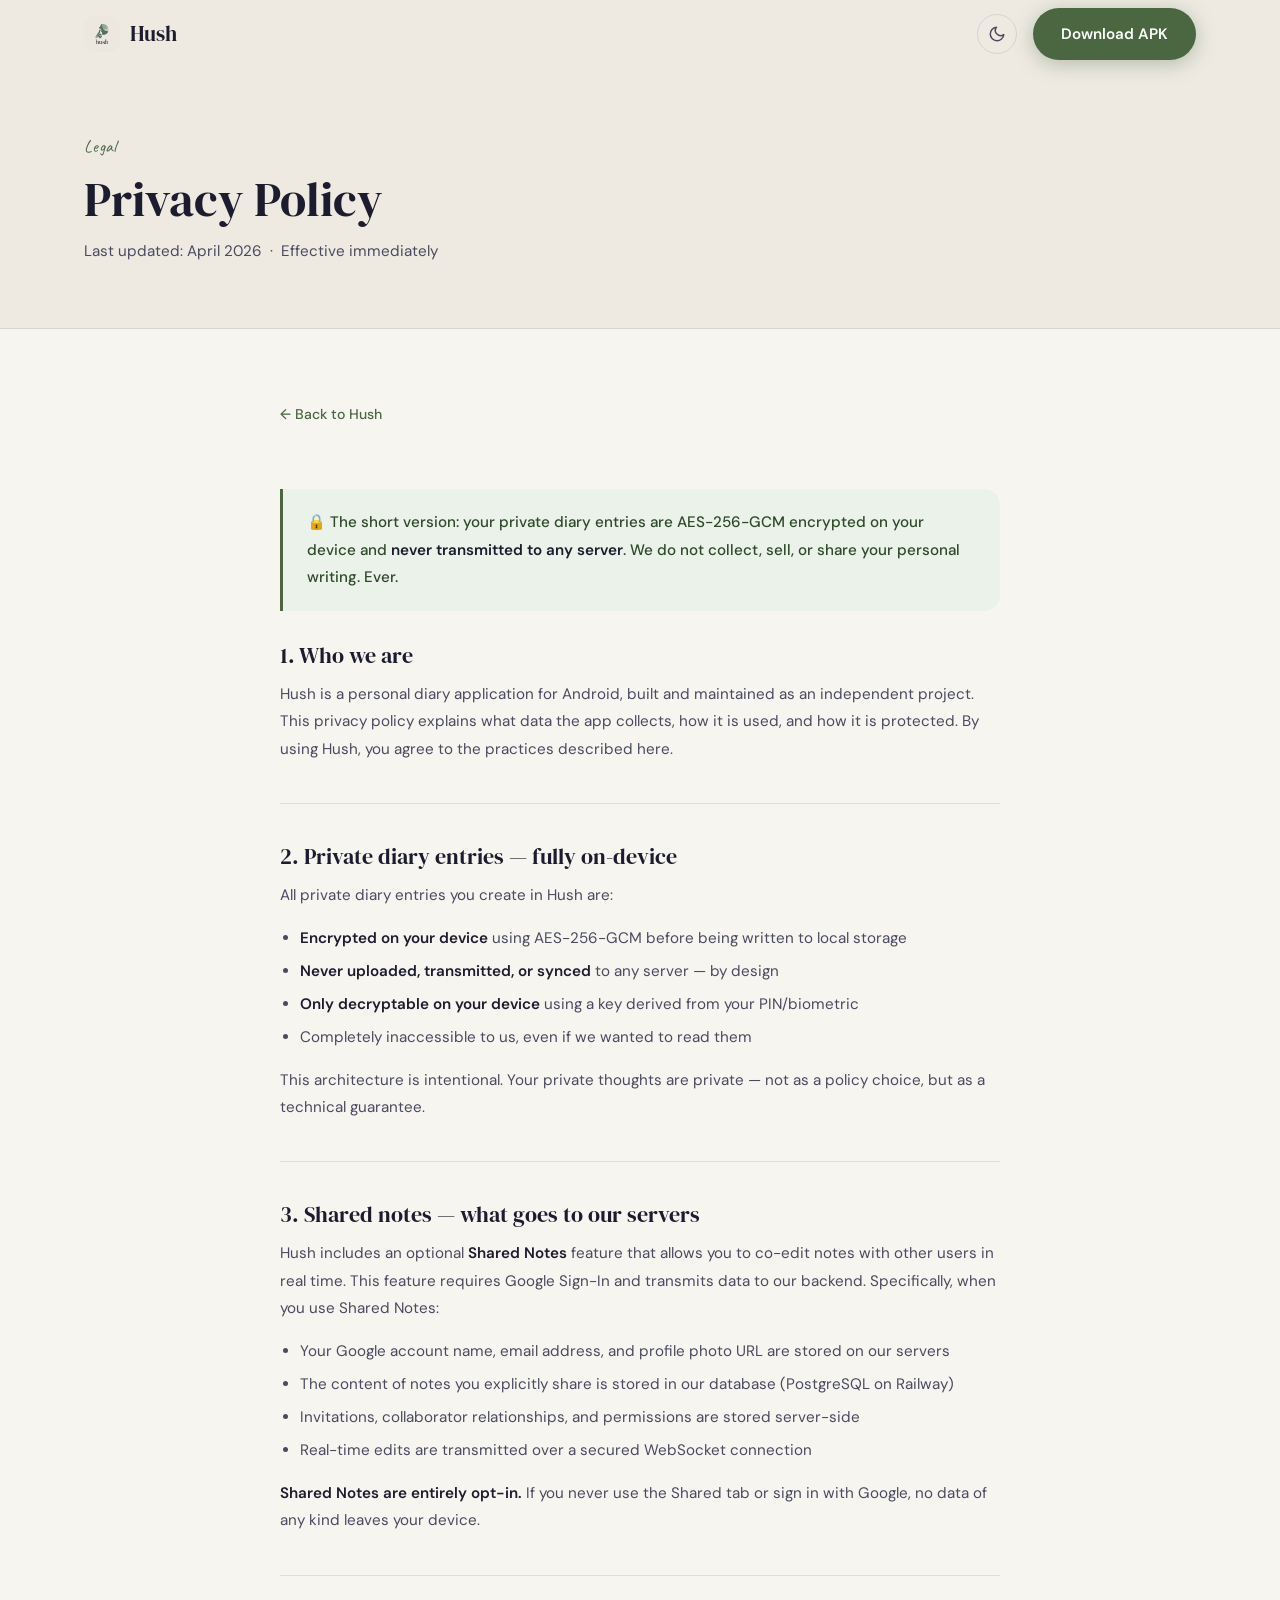
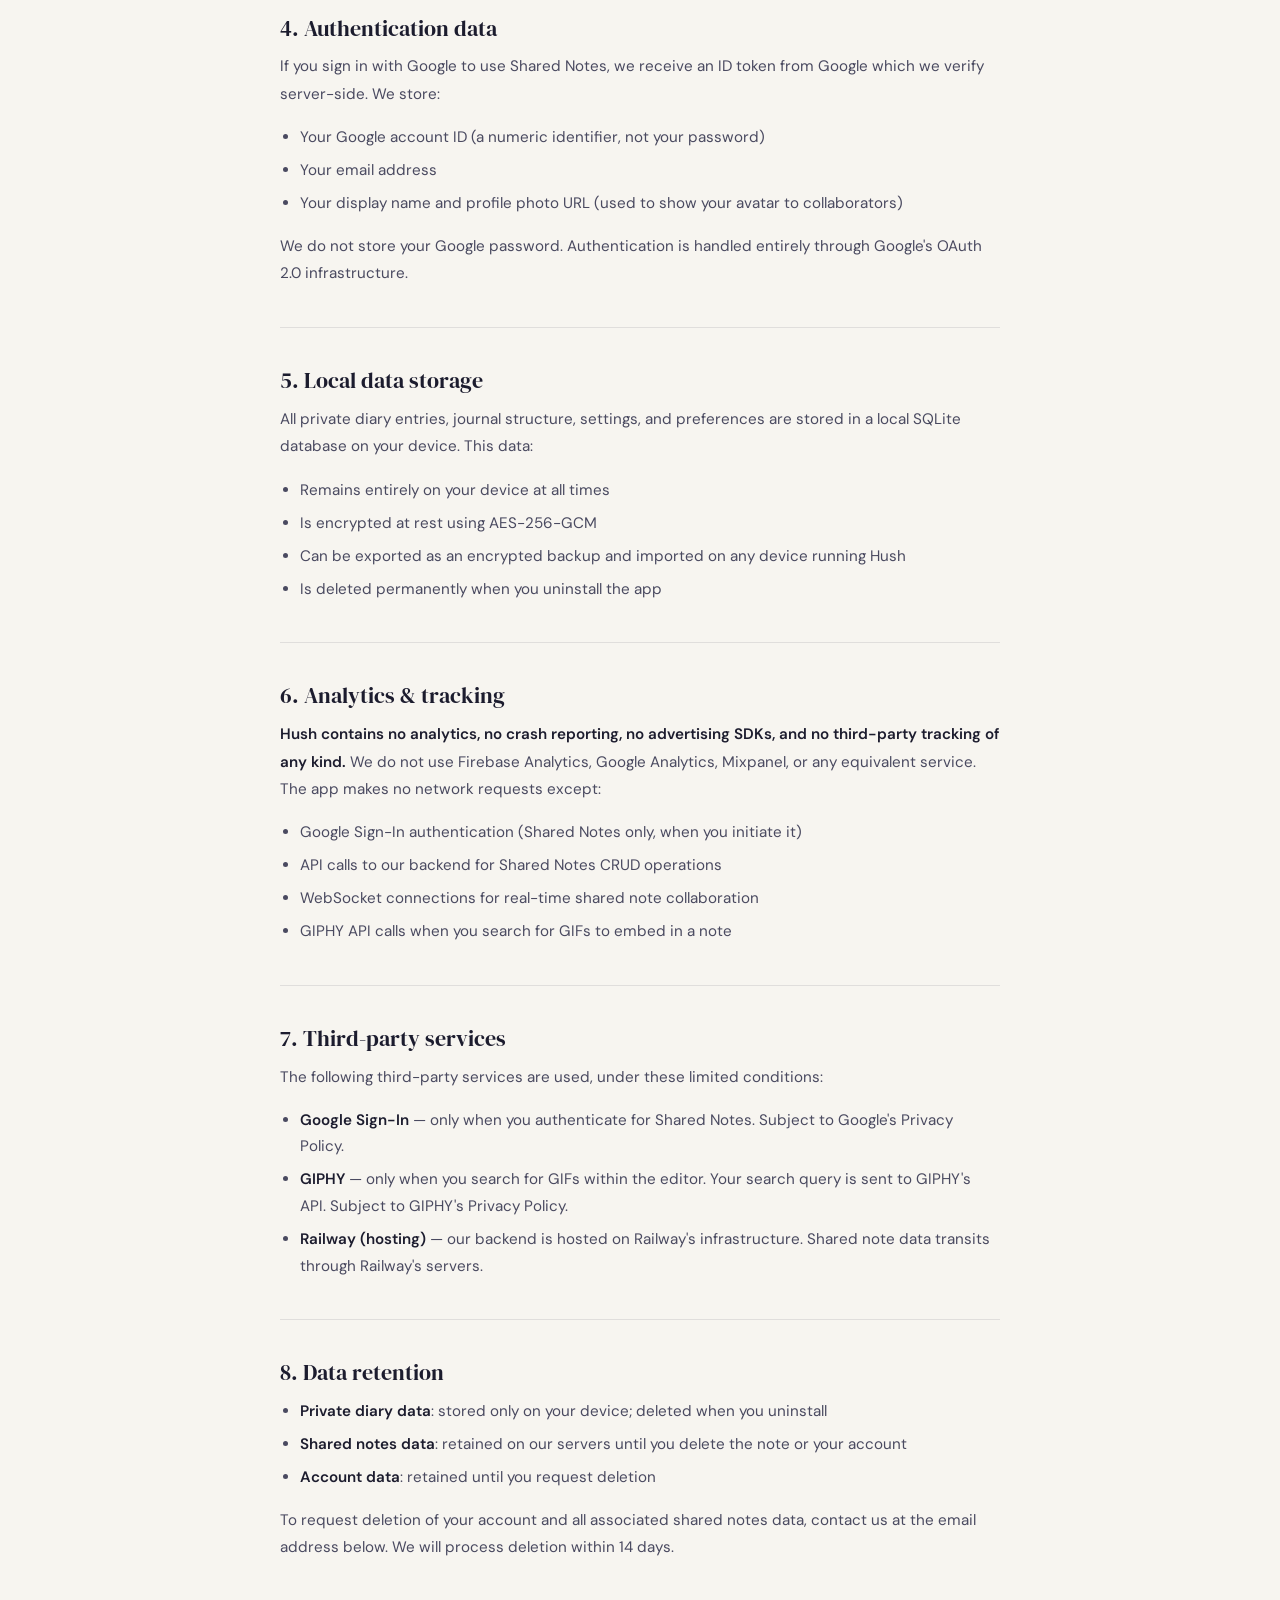
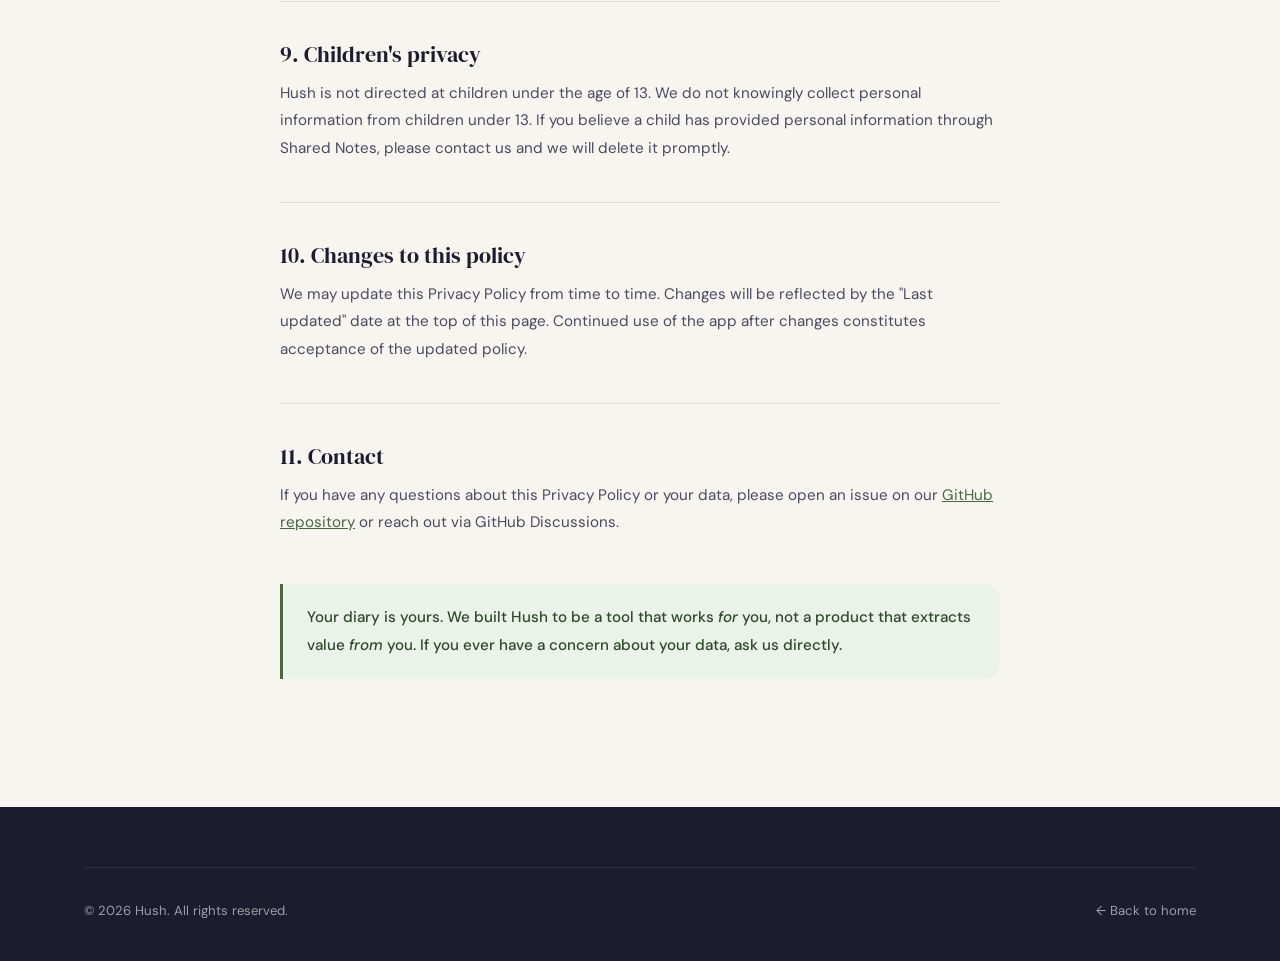
==== privacy.html @ 2250b453 "first push" ====
<!DOCTYPE html>
<html lang="en" data-theme="light">
<head>
  <meta charset="UTF-8" />
  <meta name="viewport" content="width=device-width, initial-scale=1.0" />
  <title>Privacy Policy — Hush</title>
  <meta name="description" content="Hush privacy policy. Your diary data is encrypted on-device and never shared." />
  <link rel="icon" type="image/jpeg" href="assets/logo.jpg" />
  <link rel="stylesheet" href="css/style.css" />
  <style>
    .privacy-hero {
      padding: calc(var(--nav-h) + 64px) 0 64px;
      background: var(--cream-2);
      border-bottom: 1px solid var(--border);
    }
    .privacy-hero h1 {
      font-size: clamp(2rem, 4vw, 3rem);
      color: var(--ink);
      margin-bottom: 0.75rem;
    }
    .privacy-hero p {
      color: var(--ink-2);
      font-size: 0.95rem;
    }
    .privacy-body {
      padding: 72px 0 96px;
    }
    .privacy-content {
      max-width: 720px;
      margin: 0 auto;
    }
    .privacy-content h2 {
      font-family: var(--font-serif);
      font-size: 1.4rem;
      color: var(--ink);
      margin: 2.5rem 0 0.75rem;
      padding-top: 2.5rem;
      border-top: 1px solid var(--border);
    }
    .privacy-content h2:first-of-type {
      border-top: none;
      padding-top: 0;
      margin-top: 0;
    }
    .privacy-content p {
      font-size: 0.95rem;
      color: var(--ink-2);
      line-height: 1.8;
      margin-bottom: 1rem;
    }
    .privacy-content ul {
      margin: 0.5rem 0 1rem 1.25rem;
    }
    .privacy-content ul li {
      font-size: 0.95rem;
      color: var(--ink-2);
      line-height: 1.75;
      margin-bottom: 0.4rem;
    }
    .privacy-content strong {
      color: var(--ink);
      font-weight: 600;
    }
    .privacy-highlight {
      background: var(--sage-pale);
      border-left: 3px solid var(--sage);
      border-radius: 0 var(--radius) var(--radius) 0;
      padding: 20px 24px;
      margin: 2rem 0;
    }
    .privacy-highlight p {
      margin: 0;
      color: var(--sage-dark);
      font-weight: 500;
    }
    [data-theme="dark"] .privacy-highlight p {
      color: var(--sage-2);
    }
    .back-link {
      display: inline-flex;
      align-items: center;
      gap: 6px;
      font-size: 0.88rem;
      font-weight: 500;
      color: var(--sage);
      margin-bottom: 2rem;
      transition: gap 0.2s;
    }
    .back-link:hover { gap: 10px; }
  </style>
</head>
<body>

<!-- NAVBAR -->
<nav class="nav scrolled" role="navigation">
  <div class="container nav__inner">
    <a href="index.html" class="nav__logo">
      <img src="assets/logo.jpg" alt="Hush logo" class="nav__logo-img" />
      Hush
    </a>
    <div class="nav__right">
      <button class="theme-toggle" id="theme-toggle" aria-label="Toggle dark mode">
        <svg class="icon-moon" xmlns="http://www.w3.org/2000/svg" width="18" height="18" fill="none" viewBox="0 0 24 24" stroke="currentColor" stroke-width="2"><path stroke-linecap="round" stroke-linejoin="round" d="M21 12.79A9 9 0 1111.21 3 7 7 0 0021 12.79z"/></svg>
        <svg class="icon-sun" xmlns="http://www.w3.org/2000/svg" width="18" height="18" fill="none" viewBox="0 0 24 24" stroke="currentColor" stroke-width="2"><circle cx="12" cy="12" r="5"/><path stroke-linecap="round" d="M12 1v2M12 21v2M4.22 4.22l1.42 1.42M18.36 18.36l1.42 1.42M1 12h2M21 12h2M4.22 19.78l1.42-1.42M18.36 5.64l1.42-1.42"/></svg>
      </button>
      <a href="index.html#download" class="btn btn--primary">Download APK</a>
    </div>
  </div>
</nav>

<!-- HERO -->
<div class="privacy-hero">
  <div class="container">
    <span class="eyebrow">Legal</span>
    <h1>Privacy Policy</h1>
    <p>Last updated: April 2026 &nbsp;·&nbsp; Effective immediately</p>
  </div>
</div>

<!-- BODY -->
<div class="privacy-body">
  <div class="container">
    <div class="privacy-content">

      <a href="index.html" class="back-link">
        ← Back to Hush
      </a>

      <div class="privacy-highlight">
        <p>
          🔒 The short version: your private diary entries are AES-256-GCM encrypted on your device
          and <strong>never transmitted to any server</strong>. We do not collect, sell, or share your personal writing.
          Ever.
        </p>
      </div>

      <h2>1. Who we are</h2>
      <p>
        Hush is a personal diary application for Android, built and maintained as an independent project.
        This privacy policy explains what data the app collects, how it is used, and how it is protected.
        By using Hush, you agree to the practices described here.
      </p>

      <h2>2. Private diary entries — fully on-device</h2>
      <p>
        All private diary entries you create in Hush are:
      </p>
      <ul>
        <li><strong>Encrypted on your device</strong> using AES-256-GCM before being written to local storage</li>
        <li><strong>Never uploaded, transmitted, or synced</strong> to any server — by design</li>
        <li><strong>Only decryptable on your device</strong> using a key derived from your PIN/biometric</li>
        <li>Completely inaccessible to us, even if we wanted to read them</li>
      </ul>
      <p>
        This architecture is intentional. Your private thoughts are private — not as a policy choice,
        but as a technical guarantee.
      </p>

      <h2>3. Shared notes — what goes to our servers</h2>
      <p>
        Hush includes an optional <strong>Shared Notes</strong> feature that allows you to co-edit notes
        with other users in real time. This feature requires Google Sign-In and transmits data to our backend.
        Specifically, when you use Shared Notes:
      </p>
      <ul>
        <li>Your Google account name, email address, and profile photo URL are stored on our servers</li>
        <li>The content of notes you explicitly share is stored in our database (PostgreSQL on Railway)</li>
        <li>Invitations, collaborator relationships, and permissions are stored server-side</li>
        <li>Real-time edits are transmitted over a secured WebSocket connection</li>
      </ul>
      <p>
        <strong>Shared Notes are entirely opt-in.</strong> If you never use the Shared tab or sign in with Google,
        no data of any kind leaves your device.
      </p>

      <h2>4. Authentication data</h2>
      <p>
        If you sign in with Google to use Shared Notes, we receive an ID token from Google which we
        verify server-side. We store:
      </p>
      <ul>
        <li>Your Google account ID (a numeric identifier, not your password)</li>
        <li>Your email address</li>
        <li>Your display name and profile photo URL (used to show your avatar to collaborators)</li>
      </ul>
      <p>
        We do not store your Google password. Authentication is handled entirely through Google's
        OAuth 2.0 infrastructure.
      </p>

      <h2>5. Local data storage</h2>
      <p>
        All private diary entries, journal structure, settings, and preferences are stored in a
        local SQLite database on your device. This data:
      </p>
      <ul>
        <li>Remains entirely on your device at all times</li>
        <li>Is encrypted at rest using AES-256-GCM</li>
        <li>Can be exported as an encrypted backup and imported on any device running Hush</li>
        <li>Is deleted permanently when you uninstall the app</li>
      </ul>

      <h2>6. Analytics &amp; tracking</h2>
      <p>
        <strong>Hush contains no analytics, no crash reporting, no advertising SDKs, and no third-party
        tracking of any kind.</strong> We do not use Firebase Analytics, Google Analytics, Mixpanel,
        or any equivalent service. The app makes no network requests except:
      </p>
      <ul>
        <li>Google Sign-In authentication (Shared Notes only, when you initiate it)</li>
        <li>API calls to our backend for Shared Notes CRUD operations</li>
        <li>WebSocket connections for real-time shared note collaboration</li>
        <li>GIPHY API calls when you search for GIFs to embed in a note</li>
      </ul>

      <h2>7. Third-party services</h2>
      <p>The following third-party services are used, under these limited conditions:</p>
      <ul>
        <li><strong>Google Sign-In</strong> — only when you authenticate for Shared Notes. Subject to Google's Privacy Policy.</li>
        <li><strong>GIPHY</strong> — only when you search for GIFs within the editor. Your search query is sent to GIPHY's API. Subject to GIPHY's Privacy Policy.</li>
        <li><strong>Railway (hosting)</strong> — our backend is hosted on Railway's infrastructure. Shared note data transits through Railway's servers.</li>
      </ul>

      <h2>8. Data retention</h2>
      <ul>
        <li><strong>Private diary data</strong>: stored only on your device; deleted when you uninstall</li>
        <li><strong>Shared notes data</strong>: retained on our servers until you delete the note or your account</li>
        <li><strong>Account data</strong>: retained until you request deletion</li>
      </ul>
      <p>
        To request deletion of your account and all associated shared notes data, contact us at
        the email address below. We will process deletion within 14 days.
      </p>

      <h2>9. Children's privacy</h2>
      <p>
        Hush is not directed at children under the age of 13. We do not knowingly collect personal
        information from children under 13. If you believe a child has provided personal information
        through Shared Notes, please contact us and we will delete it promptly.
      </p>

      <h2>10. Changes to this policy</h2>
      <p>
        We may update this Privacy Policy from time to time. Changes will be reflected by the
        "Last updated" date at the top of this page. Continued use of the app after changes
        constitutes acceptance of the updated policy.
      </p>

      <h2>11. Contact</h2>
      <p>
        If you have any questions about this Privacy Policy or your data, please open an issue on our
        <a href="https://github.com/jjohnsamuel21/hush-personal-diary" target="_blank" rel="noopener"
          style="color:var(--sage); text-decoration:underline;">GitHub repository</a>
        or reach out via GitHub Discussions.
      </p>

      <div class="privacy-highlight" style="margin-top:3rem;">
        <p>
          Your diary is yours. We built Hush to be a tool that works <em>for</em> you, not a product
          that extracts value <em>from</em> you. If you ever have a concern about your data, ask us directly.
        </p>
      </div>

    </div>
  </div>
</div>

<!-- FOOTER -->
<footer class="footer" role="contentinfo">
  <div class="container">
    <div class="footer__bottom" style="border-top: 1px solid rgba(255,255,255,0.08); padding-top: 32px;">
      <p class="footer__copy">© 2026 Hush. All rights reserved.</p>
      <p class="footer__note">
        <a href="index.html" style="color:rgba(247,245,240,0.6); transition:color 0.2s;"
           onmouseover="this.style.color='rgba(247,245,240,0.9)'"
           onmouseout="this.style.color='rgba(247,245,240,0.6)'">← Back to home</a>
      </p>
    </div>
  </div>
</footer>

<script src="js/main.js"></script>
</body>
</html>
---- css/style.css ----
/* ============================================================
   HUSH — Website Stylesheet
   Design: editorial, calm, papery. Sage green + warm cream.
   ============================================================ */

/* ── Google Fonts ──────────────────────────────────────────── */
@import url('https://fonts.googleapis.com/css2?family=DM+Serif+Display:ital@0;1&family=DM+Sans:wght@300;400;500;600&family=Caveat:wght@500&display=swap');

/* ── Design Tokens ─────────────────────────────────────────── */
:root {
  --cream:       #F7F5F0;
  --cream-2:     #EEEAE2;
  --cream-3:     #E4DFD5;
  --ink:         #1C1C2E;
  --ink-2:       #4A4A60;
  --ink-3:       #7A7A90;
  --sage:        #4A6741;
  --sage-2:      #6B9467;
  --sage-pale:   #EBF2EA;
  --sage-dark:   #2E4A2A;
  --gold:        #C9A557;
  --gold-pale:   #FDF6E3;
  --card:        #FFFFFF;
  --border:      rgba(28,28,46,0.10);
  --shadow-sm:   0 2px 12px rgba(28,28,46,0.07);
  --shadow-md:   0 8px 32px rgba(28,28,46,0.10);
  --shadow-lg:   0 24px 64px rgba(28,28,46,0.14);
  --radius:      16px;
  --radius-lg:   24px;
  --nav-h:       68px;
  --font-serif:  'DM Serif Display', Georgia, serif;
  --font-sans:   'DM Sans', system-ui, sans-serif;
  --font-hand:   'Caveat', cursive;
  --ease:        cubic-bezier(0.22, 1, 0.36, 1);
}

[data-theme="dark"] {
  --cream:       #0E0E1A;
  --cream-2:     #17172A;
  --cream-3:     #20203A;
  --ink:         #F0EDE6;
  --ink-2:       #B0ADBA;
  --ink-3:       #706D80;
  --sage:        #7DB87A;
  --sage-2:      #9DCF9A;
  --sage-pale:   #182018;
  --sage-dark:   #9DCF9A;
  --gold:        #D4B06A;
  --gold-pale:   #1E1A10;
  --card:        #17172A;
  --border:      rgba(240,237,230,0.08);
  --shadow-sm:   0 2px 12px rgba(0,0,0,0.3);
  --shadow-md:   0 8px 32px rgba(0,0,0,0.4);
  --shadow-lg:   0 24px 64px rgba(0,0,0,0.5);
}

/* ── Reset & Base ──────────────────────────────────────────── */
*, *::before, *::after { box-sizing: border-box; margin: 0; padding: 0; }

html {
  scroll-behavior: smooth;
  font-size: 16px;
}

body {
  font-family: var(--font-sans);
  background: var(--cream);
  color: var(--ink);
  line-height: 1.6;
  transition: background 0.3s var(--ease), color 0.3s var(--ease);
  overflow-x: hidden;
}

img { display: block; max-width: 100%; }
a { color: inherit; text-decoration: none; }
button { cursor: pointer; border: none; background: none; font-family: inherit; }

/* ── Typography ────────────────────────────────────────────── */
h1, h2, h3 { font-family: var(--font-serif); font-weight: 400; line-height: 1.15; }

.eyebrow {
  font-family: var(--font-hand);
  font-size: 1.1rem;
  color: var(--sage);
  letter-spacing: 0.02em;
  display: block;
  margin-bottom: 0.75rem;
}

/* ── Layout ────────────────────────────────────────────────── */
.container {
  max-width: 1160px;
  margin: 0 auto;
  padding: 0 24px;
}

section { padding: 96px 0; }
section.section--sm { padding: 64px 0; }
section.section--lg { padding: 128px 0; }

/* ── Buttons ───────────────────────────────────────────────── */
.btn {
  display: inline-flex;
  align-items: center;
  gap: 8px;
  padding: 14px 28px;
  border-radius: 50px;
  font-family: var(--font-sans);
  font-size: 0.95rem;
  font-weight: 600;
  transition: all 0.2s var(--ease);
  white-space: nowrap;
}

.btn--primary {
  background: var(--sage);
  color: #fff;
  box-shadow: 0 4px 20px rgba(74,103,65,0.35);
}
.btn--primary:hover {
  background: var(--sage-dark);
  transform: translateY(-2px);
  box-shadow: 0 8px 28px rgba(74,103,65,0.4);
}

.btn--ghost {
  background: transparent;
  color: var(--ink);
  border: 1.5px solid var(--border);
}
.btn--ghost:hover {
  background: var(--cream-2);
  border-color: var(--ink-3);
}

.btn--large { padding: 18px 40px; font-size: 1.05rem; }

.btn svg { width: 18px; height: 18px; flex-shrink: 0; }

/* ── Navbar ────────────────────────────────────────────────── */
.nav {
  position: fixed;
  top: 0; left: 0; right: 0;
  z-index: 100;
  height: var(--nav-h);
  display: flex;
  align-items: center;
  transition: background 0.3s var(--ease), box-shadow 0.3s var(--ease), backdrop-filter 0.3s;
}

.nav.scrolled {
  background: rgba(247,245,240,0.88);
  backdrop-filter: blur(16px);
  -webkit-backdrop-filter: blur(16px);
  box-shadow: 0 1px 0 var(--border);
}

[data-theme="dark"] .nav.scrolled {
  background: rgba(14,14,26,0.88);
}

.nav__inner {
  display: flex;
  align-items: center;
  justify-content: space-between;
  width: 100%;
}

.nav__logo {
  display: flex;
  align-items: center;
  gap: 10px;
  font-family: var(--font-serif);
  font-size: 1.3rem;
  color: var(--ink);
}

.nav__logo-img {
  width: 36px;
  height: 36px;
  border-radius: 10px;
  object-fit: cover;
}

.nav__links {
  display: flex;
  align-items: center;
  gap: 36px;
  list-style: none;
}

.nav__links a {
  font-size: 0.9rem;
  font-weight: 500;
  color: var(--ink-2);
  transition: color 0.2s;
}
.nav__links a:hover { color: var(--sage); }

.nav__right {
  display: flex;
  align-items: center;
  gap: 16px;
}

/* Dark mode toggle */
.theme-toggle {
  width: 40px;
  height: 40px;
  border-radius: 50%;
  display: flex;
  align-items: center;
  justify-content: center;
  color: var(--ink-2);
  transition: background 0.2s, color 0.2s;
  border: 1.5px solid var(--border);
}
.theme-toggle:hover { background: var(--cream-2); color: var(--sage); }
.theme-toggle .icon-sun { display: none; }
.theme-toggle .icon-moon { display: block; }
[data-theme="dark"] .theme-toggle .icon-sun { display: block; }
[data-theme="dark"] .theme-toggle .icon-moon { display: none; }

/* ── Phone Frame ───────────────────────────────────────────── */
.phone {
  position: relative;
  width: 260px;
  background: #1A1A2E;
  border-radius: 46px;
  padding: 14px;
  box-shadow:
    0 0 0 2px rgba(255,255,255,0.10),
    var(--shadow-lg),
    0 60px 120px rgba(0,0,0,0.25);
  flex-shrink: 0;
}

.phone::before {
  content: '';
  position: absolute;
  top: 18px;
  left: 50%;
  transform: translateX(-50%);
  width: 56px;
  height: 5px;
  background: rgba(255,255,255,0.12);
  border-radius: 3px;
}

.phone-screen {
  width: 100%;
  aspect-ratio: 9 / 19.5;
  border-radius: 34px;
  overflow: hidden;
  background: var(--cream);
}

.phone-screen img {
  width: 100%;
  height: 100%;
  object-fit: cover;
  object-position: top;
}

/* Phone size variants */
.phone--sm { width: 200px; }
.phone--lg { width: 300px; }

/* ── Hero ──────────────────────────────────────────────────── */
.hero {
  min-height: 100vh;
  display: flex;
  align-items: center;
  padding-top: var(--nav-h);
  background: var(--cream);
  position: relative;
  overflow: hidden;
}

/* Subtle paper grain overlay */
.hero::before {
  content: '';
  position: absolute;
  inset: 0;
  background-image: url("data:image/svg+xml,%3Csvg xmlns='http://www.w3.org/2000/svg' width='300' height='300'%3E%3Cfilter id='n'%3E%3CfeTurbulence type='fractalNoise' baseFrequency='0.75' numOctaves='4' stitchTiles='stitch'/%3E%3C/filter%3E%3Crect width='300' height='300' filter='url(%23n)' opacity='0.04'/%3E%3C/svg%3E");
  pointer-events: none;
  opacity: 0.5;
}

.hero__blob {
  position: absolute;
  right: -8%;
  top: 10%;
  width: 55vw;
  max-width: 700px;
  aspect-ratio: 1;
  background: radial-gradient(ellipse at center, rgba(74,103,65,0.12) 0%, transparent 70%);
  border-radius: 50%;
  pointer-events: none;
}

.hero__inner {
  display: grid;
  grid-template-columns: 1fr 1fr;
  gap: 64px;
  align-items: center;
  padding-top: 40px;
  padding-bottom: 80px;
  position: relative;
  z-index: 1;
}

.hero__text { max-width: 520px; }

.hero__headline {
  font-size: clamp(2.6rem, 5vw, 4rem);
  color: var(--ink);
  margin-bottom: 1.25rem;
  letter-spacing: -0.02em;
}

.hero__headline em {
  font-style: italic;
  color: var(--sage);
}

.hero__sub {
  font-size: 1.1rem;
  color: var(--ink-2);
  line-height: 1.7;
  margin-bottom: 2rem;
  max-width: 440px;
}

.hero__actions {
  display: flex;
  gap: 12px;
  flex-wrap: wrap;
  margin-bottom: 2rem;
}

.hero__badges {
  display: flex;
  flex-wrap: wrap;
  gap: 10px;
}

.badge {
  display: inline-flex;
  align-items: center;
  gap: 6px;
  padding: 6px 14px;
  border-radius: 50px;
  font-size: 0.8rem;
  font-weight: 500;
  background: var(--sage-pale);
  color: var(--sage-dark);
  border: 1px solid rgba(74,103,65,0.15);
}

[data-theme="dark"] .badge {
  color: var(--sage-2);
  border-color: rgba(125,184,122,0.2);
}

.hero__visual {
  position: relative;
  display: flex;
  justify-content: center;
  align-items: center;
}

.hero__phone-wrap {
  animation: phoneFloat 4s ease-in-out infinite;
  filter: drop-shadow(0 40px 80px rgba(0,0,0,0.2));
}

@keyframes phoneFloat {
  0%, 100% { transform: translateY(0) rotate(-2deg); }
  50%       { transform: translateY(-16px) rotate(-2deg); }
}

/* ── Trust Bar ─────────────────────────────────────────────── */
.trust-bar {
  background: var(--cream-2);
  border-top: 1px solid var(--border);
  border-bottom: 1px solid var(--border);
  padding: 20px 0;
}

.trust-bar__inner {
  display: flex;
  align-items: center;
  justify-content: center;
  gap: 40px;
  flex-wrap: wrap;
}

.trust-item {
  display: flex;
  align-items: center;
  gap: 8px;
  font-size: 0.88rem;
  font-weight: 500;
  color: var(--ink-2);
}

.trust-item svg { color: var(--sage); }

/* ── Pillars ───────────────────────────────────────────────── */
.pillars { background: var(--cream); }

.section-label {
  font-family: var(--font-hand);
  font-size: 1.1rem;
  color: var(--sage);
  margin-bottom: 0.5rem;
}

.section-title {
  font-size: clamp(1.8rem, 3.5vw, 2.6rem);
  color: var(--ink);
  margin-bottom: 1rem;
  letter-spacing: -0.02em;
}

.section-sub {
  font-size: 1rem;
  color: var(--ink-2);
  max-width: 520px;
  line-height: 1.7;
}

.pillars__header { text-align: center; margin-bottom: 56px; }
.pillars__header .section-sub { margin: 0 auto; }

.pillars__grid {
  display: grid;
  grid-template-columns: repeat(4, 1fr);
  gap: 20px;
}

.pillar-card {
  background: var(--card);
  border: 1px solid var(--border);
  border-radius: var(--radius-lg);
  padding: 32px 24px;
  transition: transform 0.3s var(--ease), box-shadow 0.3s var(--ease);
}

.pillar-card:hover {
  transform: translateY(-6px);
  box-shadow: var(--shadow-md);
}

.pillar-card__icon {
  width: 52px;
  height: 52px;
  border-radius: 14px;
  display: flex;
  align-items: center;
  justify-content: center;
  font-size: 1.5rem;
  margin-bottom: 20px;
}

.pillar-card__icon--green  { background: var(--sage-pale); }
.pillar-card__icon--gold   { background: var(--gold-pale); }
.pillar-card__icon--blue   { background: #EEF2FF; }
.pillar-card__icon--rose   { background: #FEF0F0; }

[data-theme="dark"] .pillar-card__icon--blue { background: #1A1A3A; }
[data-theme="dark"] .pillar-card__icon--rose { background: #2A1A1A; }

.pillar-card h3 {
  font-family: var(--font-serif);
  font-size: 1.15rem;
  margin-bottom: 8px;
  color: var(--ink);
}

.pillar-card p {
  font-size: 0.88rem;
  color: var(--ink-2);
  line-height: 1.6;
}

/* ── Feature Rows ──────────────────────────────────────────── */
.feature-row {
  display: grid;
  grid-template-columns: 1fr 1fr;
  gap: 80px;
  align-items: center;
}

.feature-row--reverse { direction: rtl; }
.feature-row--reverse > * { direction: ltr; }

.feature-row__text { max-width: 480px; }
.feature-row__text .section-title { margin-bottom: 1rem; }
.feature-row__text .section-sub { margin-bottom: 1.5rem; }

.feature-list {
  list-style: none;
  display: flex;
  flex-direction: column;
  gap: 10px;
  margin-top: 1.5rem;
}

.feature-list li {
  display: flex;
  align-items: flex-start;
  gap: 10px;
  font-size: 0.93rem;
  color: var(--ink-2);
  line-height: 1.5;
}

.feature-list li::before {
  content: '✓';
  width: 22px;
  height: 22px;
  border-radius: 50%;
  background: var(--sage-pale);
  color: var(--sage);
  font-size: 0.75rem;
  font-weight: 700;
  display: flex;
  align-items: center;
  justify-content: center;
  flex-shrink: 0;
  margin-top: 1px;
}

.feature-row__visual {
  display: flex;
  justify-content: center;
  align-items: center;
  gap: 20px;
  position: relative;
}

/* ── Security Section ──────────────────────────────────────── */
.security {
  background: var(--ink);
  color: var(--cream);
}

.security .section-label { color: var(--gold); }
.security .section-title { color: var(--cream); }
.security .section-sub   { color: rgba(247,245,240,0.7); }
.security .feature-list li { color: rgba(247,245,240,0.75); }
.security .feature-list li::before {
  background: rgba(201,165,87,0.15);
  color: var(--gold);
}

.security-cards {
  display: grid;
  grid-template-columns: repeat(3, 1fr);
  gap: 20px;
  margin-top: 3rem;
}

.security-card {
  background: rgba(255,255,255,0.05);
  border: 1px solid rgba(255,255,255,0.08);
  border-radius: var(--radius);
  padding: 28px 24px;
}

.security-card__icon {
  font-size: 2rem;
  margin-bottom: 16px;
}

.security-card h3 {
  font-family: var(--font-serif);
  font-size: 1.05rem;
  color: var(--cream);
  margin-bottom: 8px;
}

.security-card p {
  font-size: 0.85rem;
  color: rgba(247,245,240,0.6);
  line-height: 1.6;
}

/* ── Writing / Editor Section ──────────────────────────────── */
.writing { background: var(--cream); }

/* ── Journals Section ──────────────────────────────────────── */
.journals { background: var(--cream-2); }

.journals__phone-cluster {
  position: relative;
  width: 340px;
  height: 520px;
  flex-shrink: 0;
}

.journals__phone-cluster .phone:nth-child(1) {
  position: absolute;
  left: 0;
  top: 0;
  transform: rotate(-4deg);
  z-index: 1;
}

.journals__phone-cluster .phone:nth-child(2) {
  position: absolute;
  right: 0;
  top: 40px;
  transform: rotate(4deg);
  z-index: 2;
}

/* ── Themes Section ────────────────────────────────────────── */
.themes { background: var(--cream); }

/* ── Gallery ───────────────────────────────────────────────── */
.gallery {
  background: var(--cream-2);
  padding: 80px 0;
  overflow: hidden;
}

.gallery__header { text-align: center; margin-bottom: 48px; }

.gallery__track {
  display: flex;
  gap: 28px;
  overflow-x: auto;
  scroll-snap-type: x mandatory;
  padding: 20px 40px 40px;
  scrollbar-width: none;
  -ms-overflow-style: none;
  cursor: grab;
}

.gallery__track::-webkit-scrollbar { display: none; }
.gallery__track.grabbing { cursor: grabbing; }

.gallery__item {
  scroll-snap-align: center;
  flex-shrink: 0;
  display: flex;
  flex-direction: column;
  align-items: center;
  gap: 16px;
}

.gallery__caption {
  font-size: 0.8rem;
  font-weight: 500;
  color: var(--ink-3);
  text-transform: uppercase;
  letter-spacing: 0.08em;
}

/* ── Shared / Collab Section ───────────────────────────────── */
.collab {
  background: var(--sage-dark);
  color: var(--cream);
}

[data-theme="dark"] .collab {
  background: var(--sage-pale);
}

.collab .section-label { color: var(--gold); }
.collab .section-title { color: #fff; }
.collab .section-sub   { color: rgba(255,255,255,0.75); }

.collab__list {
  list-style: none;
  display: flex;
  flex-direction: column;
  gap: 14px;
  margin: 1.5rem 0;
}

.collab__list li {
  display: flex;
  align-items: center;
  gap: 12px;
  font-size: 0.95rem;
  color: rgba(255,255,255,0.85);
}

.collab__dot {
  width: 10px;
  height: 10px;
  border-radius: 50%;
  background: var(--gold);
  flex-shrink: 0;
}

.collab__soon {
  display: inline-block;
  padding: 4px 12px;
  border-radius: 50px;
  background: rgba(255,255,255,0.12);
  font-size: 0.75rem;
  font-weight: 600;
  color: var(--gold);
  border: 1px solid rgba(201,165,87,0.3);
  margin-left: 8px;
  vertical-align: middle;
}

.collab__visual {
  position: relative;
  display: flex;
  justify-content: center;
}

/* ── Download CTA ──────────────────────────────────────────── */
.download {
  background: var(--cream);
  text-align: center;
}

.download__inner {
  max-width: 640px;
  margin: 0 auto;
}

.download__title {
  font-size: clamp(2rem, 4vw, 3rem);
  color: var(--ink);
  margin-bottom: 1rem;
}

.download__sub {
  font-size: 1rem;
  color: var(--ink-2);
  margin-bottom: 2.5rem;
  line-height: 1.7;
}

.download__cta {
  display: flex;
  flex-direction: column;
  align-items: center;
  gap: 16px;
}

.download__meta {
  font-size: 0.8rem;
  color: var(--ink-3);
}

.download__steps {
  display: flex;
  gap: 40px;
  margin-top: 3rem;
  justify-content: center;
  flex-wrap: wrap;
}

.download-step {
  display: flex;
  flex-direction: column;
  align-items: center;
  gap: 8px;
  max-width: 160px;
  text-align: center;
}

.download-step__num {
  width: 36px;
  height: 36px;
  border-radius: 50%;
  background: var(--sage-pale);
  color: var(--sage);
  font-weight: 700;
  font-size: 0.9rem;
  display: flex;
  align-items: center;
  justify-content: center;
  border: 1.5px solid rgba(74,103,65,0.2);
}

.download-step p {
  font-size: 0.83rem;
  color: var(--ink-2);
  line-height: 1.5;
}

/* ── Footer ────────────────────────────────────────────────── */
.footer {
  background: var(--ink);
  color: rgba(247,245,240,0.6);
  padding: 60px 0 40px;
}

.footer__inner {
  display: grid;
  grid-template-columns: 1.5fr 1fr 1fr;
  gap: 48px;
  padding-bottom: 40px;
  border-bottom: 1px solid rgba(255,255,255,0.08);
  margin-bottom: 32px;
}

.footer__brand-logo {
  display: flex;
  align-items: center;
  gap: 10px;
  font-family: var(--font-serif);
  font-size: 1.2rem;
  color: rgba(247,245,240,0.9);
  margin-bottom: 12px;
}

.footer__brand-logo img {
  width: 32px;
  height: 32px;
  border-radius: 8px;
  object-fit: cover;
}

.footer__tagline {
  font-size: 0.87rem;
  line-height: 1.6;
  max-width: 240px;
}

.footer__col-title {
  font-family: var(--font-sans);
  font-size: 0.75rem;
  font-weight: 700;
  text-transform: uppercase;
  letter-spacing: 0.1em;
  color: rgba(247,245,240,0.4);
  margin-bottom: 16px;
}

.footer__links {
  list-style: none;
  display: flex;
  flex-direction: column;
  gap: 10px;
}

.footer__links a {
  font-size: 0.9rem;
  color: rgba(247,245,240,0.6);
  transition: color 0.2s;
}
.footer__links a:hover { color: rgba(247,245,240,0.9); }

.footer__bottom {
  display: flex;
  align-items: center;
  justify-content: space-between;
  flex-wrap: wrap;
  gap: 12px;
}

.footer__copy {
  font-size: 0.82rem;
}

.footer__note {
  font-size: 0.82rem;
  display: flex;
  align-items: center;
  gap: 6px;
}

.footer__heart { color: var(--sage-2); }

/* ── Scroll Animations ─────────────────────────────────────── */
.fade-up {
  opacity: 0;
  transform: translateY(32px);
  transition: opacity 0.6s var(--ease), transform 0.6s var(--ease);
}

.fade-up.visible {
  opacity: 1;
  transform: translateY(0);
}

.fade-up-delay-1 { transition-delay: 0.1s; }
.fade-up-delay-2 { transition-delay: 0.2s; }
.fade-up-delay-3 { transition-delay: 0.3s; }
.fade-up-delay-4 { transition-delay: 0.4s; }

/* ── Responsive ────────────────────────────────────────────── */
@media (max-width: 960px) {
  .pillars__grid { grid-template-columns: repeat(2, 1fr); }

  .hero__inner {
    grid-template-columns: 1fr;
    text-align: center;
    gap: 48px;
  }
  .hero__text { max-width: none; margin: 0 auto; }
  .hero__sub { margin: 0 auto 2rem; }
  .hero__actions { justify-content: center; }
  .hero__badges { justify-content: center; }
  .hero__visual { margin: 0 auto; }
  .hero__blob { display: none; }

  .feature-row {
    grid-template-columns: 1fr;
    gap: 48px;
    text-align: center;
  }
  .feature-row--reverse { direction: ltr; }
  .feature-row__text { max-width: none; }
  .feature-list li { text-align: left; }
  .feature-row__visual { order: -1; }

  .security-cards { grid-template-columns: 1fr; }

  .journals__phone-cluster {
    width: 280px;
    height: 420px;
    margin: 0 auto;
  }

  .footer__inner { grid-template-columns: 1fr; gap: 32px; }
}

@media (max-width: 640px) {
  section { padding: 64px 0; }
  .nav__links { display: none; }
  .pillars__grid { grid-template-columns: 1fr; }
  .phone { width: 220px; }
  .phone--lg { width: 240px; }
  .trust-bar__inner { gap: 20px; }
  .download__steps { flex-direction: column; align-items: center; }
  .footer__bottom { flex-direction: column; align-items: flex-start; }
}
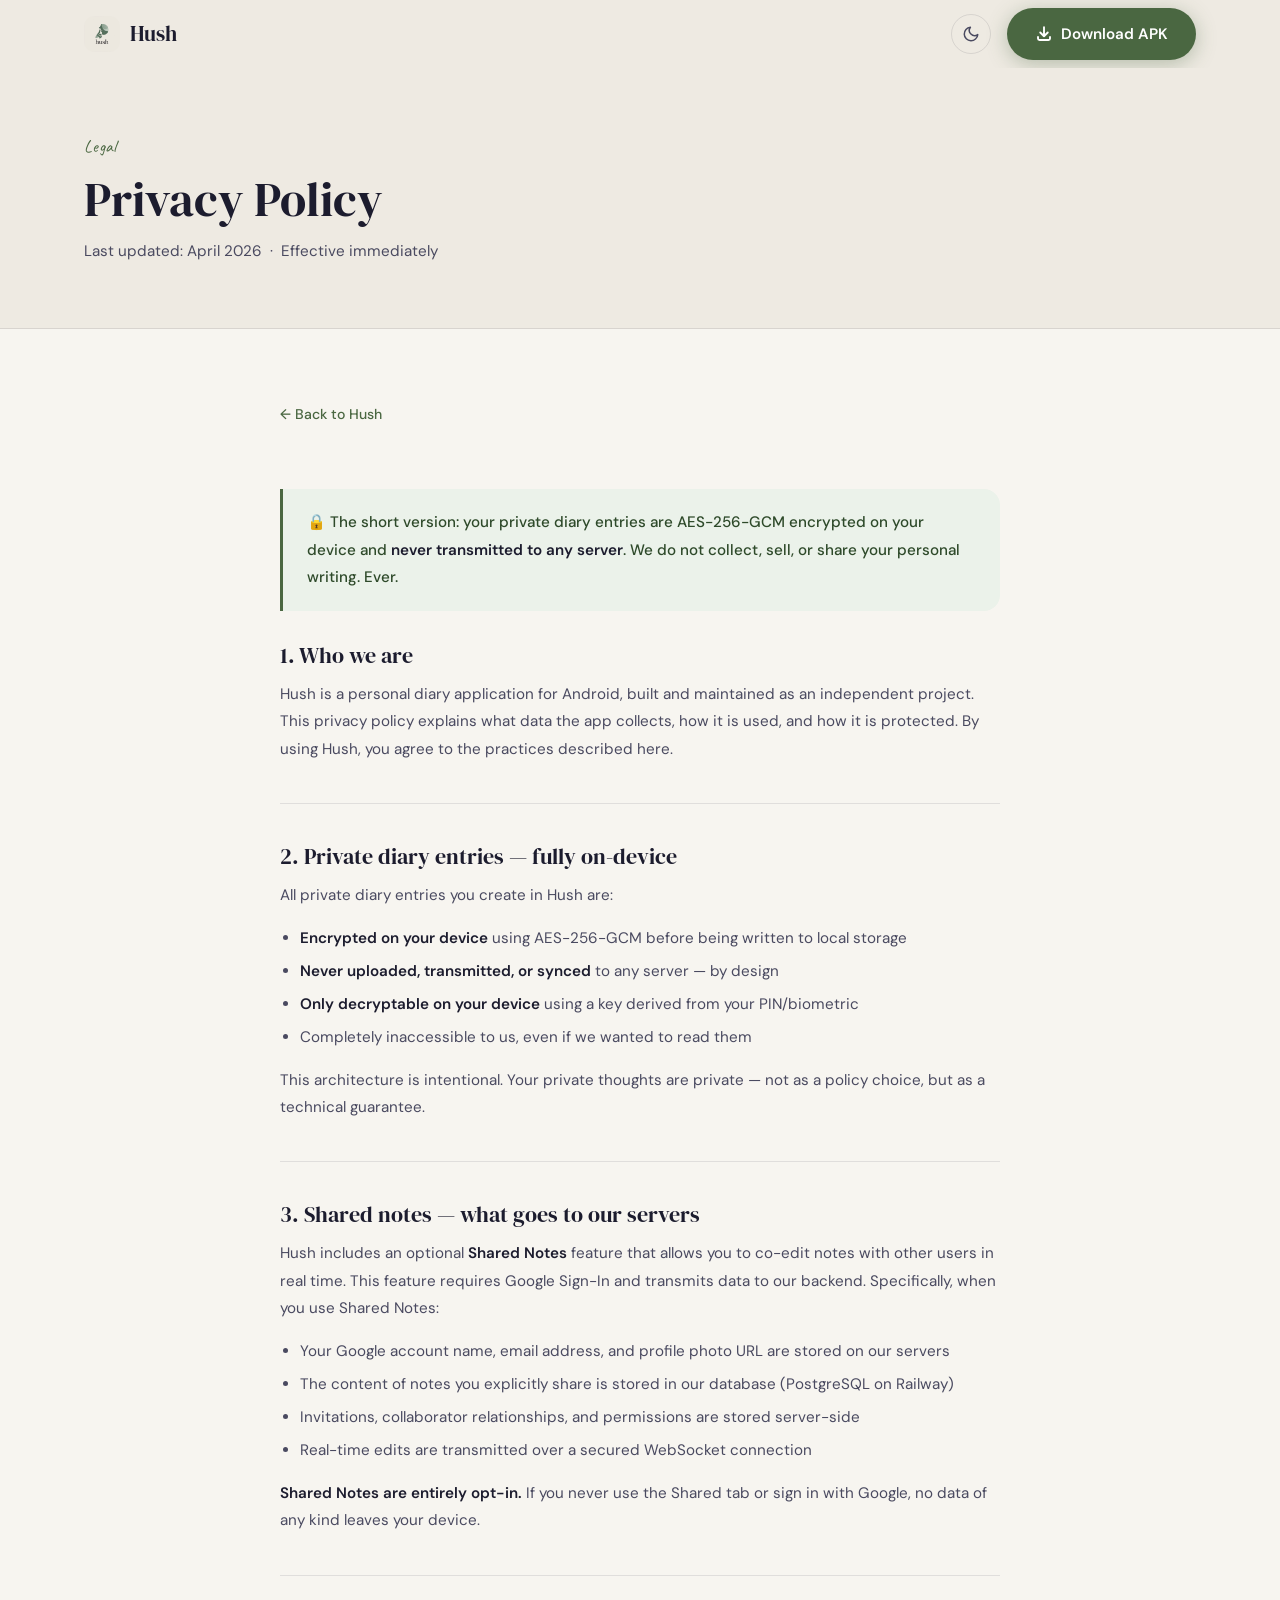
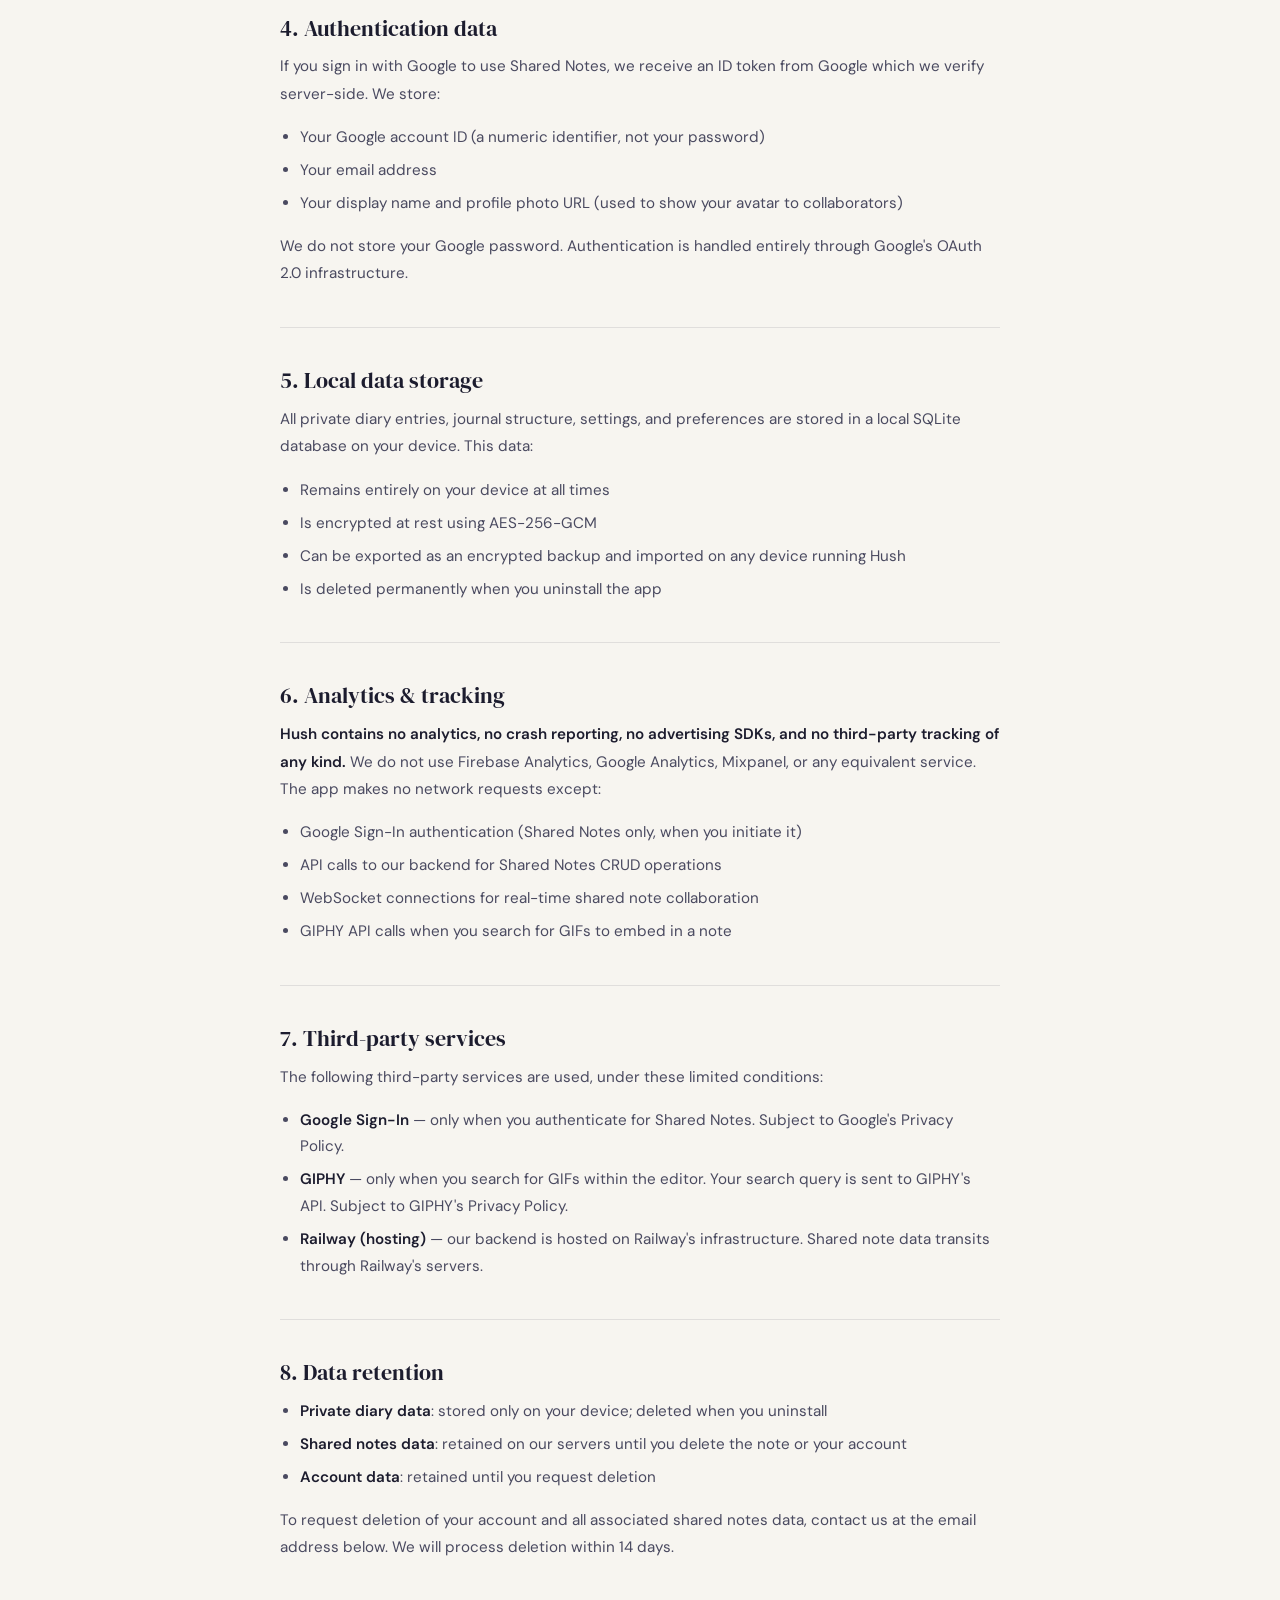
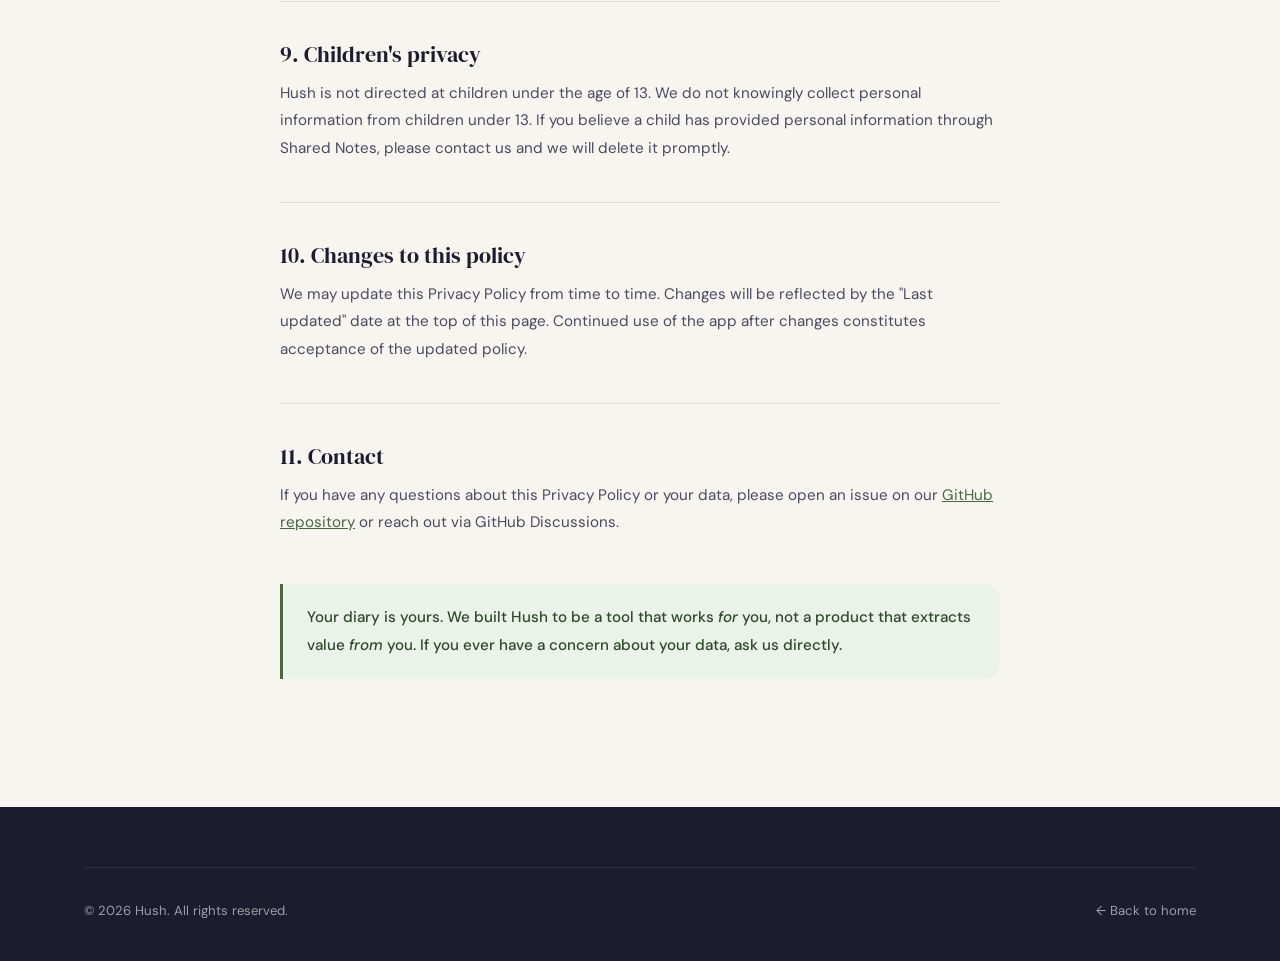
==== commit 13d17b95: "ui fix for mobile" ====
--- a/privacy.html
+++ b/privacy.html
@@ -96,14 +96,17 @@
   <div class="container nav__inner">
     <a href="index.html" class="nav__logo">
       <img src="assets/logo.jpg" alt="Hush logo" class="nav__logo-img" />
-      Hush
+      <span class="nav__logo-text">Hush</span>
     </a>
     <div class="nav__right">
       <button class="theme-toggle" id="theme-toggle" aria-label="Toggle dark mode">
         <svg class="icon-moon" xmlns="http://www.w3.org/2000/svg" width="18" height="18" fill="none" viewBox="0 0 24 24" stroke="currentColor" stroke-width="2"><path stroke-linecap="round" stroke-linejoin="round" d="M21 12.79A9 9 0 1111.21 3 7 7 0 0021 12.79z"/></svg>
         <svg class="icon-sun" xmlns="http://www.w3.org/2000/svg" width="18" height="18" fill="none" viewBox="0 0 24 24" stroke="currentColor" stroke-width="2"><circle cx="12" cy="12" r="5"/><path stroke-linecap="round" d="M12 1v2M12 21v2M4.22 4.22l1.42 1.42M18.36 18.36l1.42 1.42M1 12h2M21 12h2M4.22 19.78l1.42-1.42M18.36 5.64l1.42-1.42"/></svg>
       </button>
-      <a href="index.html#download" class="btn btn--primary">Download APK</a>
+      <a href="index.html#download" class="btn btn--primary">
+        <svg xmlns="http://www.w3.org/2000/svg" fill="none" viewBox="0 0 24 24" stroke="currentColor" stroke-width="2.5"><path stroke-linecap="round" stroke-linejoin="round" d="M4 16v2a2 2 0 002 2h12a2 2 0 002-2v-2M7 10l5 5 5-5M12 15V3"/></svg>
+        <span class="nav__btn-text">Download APK</span>
+      </a>
     </div>
   </div>
 </nav>
--- a/css/style.css
+++ b/css/style.css
@@ -145,6 +145,8 @@
   height: var(--nav-h);
   display: flex;
   align-items: center;
+  /* Prevent the nav itself from ever creating horizontal scroll */
+  overflow: hidden;
   transition: background 0.3s var(--ease), box-shadow 0.3s var(--ease), backdrop-filter 0.3s;
 }
 
@@ -164,6 +166,8 @@
   align-items: center;
   justify-content: space-between;
   width: 100%;
+  /* Ensure the inner bar never bleeds past the nav */
+  min-width: 0;
 }
 
 .nav__logo {
@@ -543,17 +547,25 @@
 
 /* ── Security Section ──────────────────────────────────────── */
 .security {
-  background: var(--ink);
-  color: var(--cream);
-}
-
-.security .section-label { color: var(--gold); }
-.security .section-title { color: var(--cream); }
+  background: #1C1C2E;
+  color: #F7F5F0;
+}
+
+/* Hardcoded — not var()-based — so these work in both light and dark mode */
+.security h1, .security h2, .security h3,
+.security p, .security span, .security li,
+.security .eyebrow,
+.security .section-title,
+.security .section-sub {
+  color: #F7F5F0;
+}
+
+.security .section-label { color: #C9A557; }
 .security .section-sub   { color: rgba(247,245,240,0.7); }
 .security .feature-list li { color: rgba(247,245,240,0.75); }
 .security .feature-list li::before {
   background: rgba(201,165,87,0.15);
-  color: var(--gold);
+  color: #C9A557;
 }
 
 .security-cards {
@@ -578,7 +590,7 @@
 .security-card h3 {
   font-family: var(--font-serif);
   font-size: 1.05rem;
-  color: var(--cream);
+  color: #F7F5F0;
   margin-bottom: 8px;
 }
 
@@ -662,16 +674,24 @@
 
 /* ── Shared / Collab Section ───────────────────────────────── */
 .collab {
-  background: var(--sage-dark);
-  color: var(--cream);
+  background: #2E4A2A;
+  color: #fff;
 }
 
 [data-theme="dark"] .collab {
   background: var(--sage-pale);
 }
 
-.collab .section-label { color: var(--gold); }
-.collab .section-title { color: #fff; }
+/* Hardcoded — not var()-based — so these work in both light and dark mode */
+.collab h1, .collab h2, .collab h3,
+.collab p, .collab span, .collab li,
+.collab .eyebrow,
+.collab .section-title,
+.collab .section-sub {
+  color: #fff;
+}
+
+.collab .section-label { color: #C9A557; }
 .collab .section-sub   { color: rgba(255,255,255,0.75); }
 
 .collab__list {
@@ -792,9 +812,16 @@
 
 /* ── Footer ────────────────────────────────────────────────── */
 .footer {
-  background: var(--ink);
+  background: #1C1C2E; /* hardcoded — always dark regardless of theme */
   color: rgba(247,245,240,0.6);
   padding: 60px 0 40px;
+}
+
+/* Ensure all footer text is visible on the always-dark background */
+.footer h1, .footer h2, .footer h3,
+.footer p, .footer span, .footer li,
+.footer a {
+  color: rgba(247,245,240,0.6);
 }
 
 .footer__inner {
@@ -872,7 +899,7 @@
   gap: 6px;
 }
 
-.footer__heart { color: var(--sage-2); }
+.footer__heart { color: #9DCF9A; }
 
 /* ── Scroll Animations ─────────────────────────────────────── */
 .fade-up {
@@ -928,13 +955,56 @@
   .footer__inner { grid-template-columns: 1fr; gap: 32px; }
 }
 
+@media (max-width: 768px) {
+  /* ── Nav: collapse to logo + icon-only button ── */
+  .nav__links { display: none; }
+
+  .nav__inner {
+    gap: 0;
+    padding: 0 16px;
+  }
+
+  /* Button becomes icon-only: hide the text label, keep the download icon */
+  .nav__btn-text { display: none; }
+
+  .btn.btn--primary {
+    padding: 10px 12px;
+    border-radius: 12px;
+    flex-shrink: 0;
+  }
+
+  /* Logo: keep image visible, hide the "Hush" wordmark to save space */
+  .nav__logo { gap: 0; }
+  .nav__logo-text { display: none; }
+}
+
 @media (max-width: 640px) {
   section { padding: 64px 0; }
-  .nav__links { display: none; }
   .pillars__grid { grid-template-columns: 1fr; }
   .phone { width: 220px; }
   .phone--lg { width: 240px; }
-  .trust-bar__inner { gap: 20px; }
+  .trust-bar__inner { gap: 20px; flex-wrap: wrap; justify-content: center; }
   .download__steps { flex-direction: column; align-items: center; }
   .footer__bottom { flex-direction: column; align-items: flex-start; }
-}
+
+  /* Prevent fixed-width clusters from overflowing narrow screens */
+  .journals__phone-cluster {
+    width: min(260px, 80vw);
+    height: auto;
+    min-height: 340px;
+  }
+
+  /* Gallery inner padding — prevent track from extending past viewport */
+  .gallery__track { padding: 20px 16px 32px; }
+
+  /* Hero actions stacking on very narrow */
+  .hero__actions { flex-wrap: wrap; gap: 12px; }
+}
+
+/* ── Global safety net — prevent ANY element causing horizontal scroll ── */
+@media (max-width: 768px) {
+  html, body { overflow-x: hidden; max-width: 100vw; }
+
+  /* Every element clips to the viewport — override only where needed */
+  .container { padding-left: 16px; padding-right: 16px; }
+}
